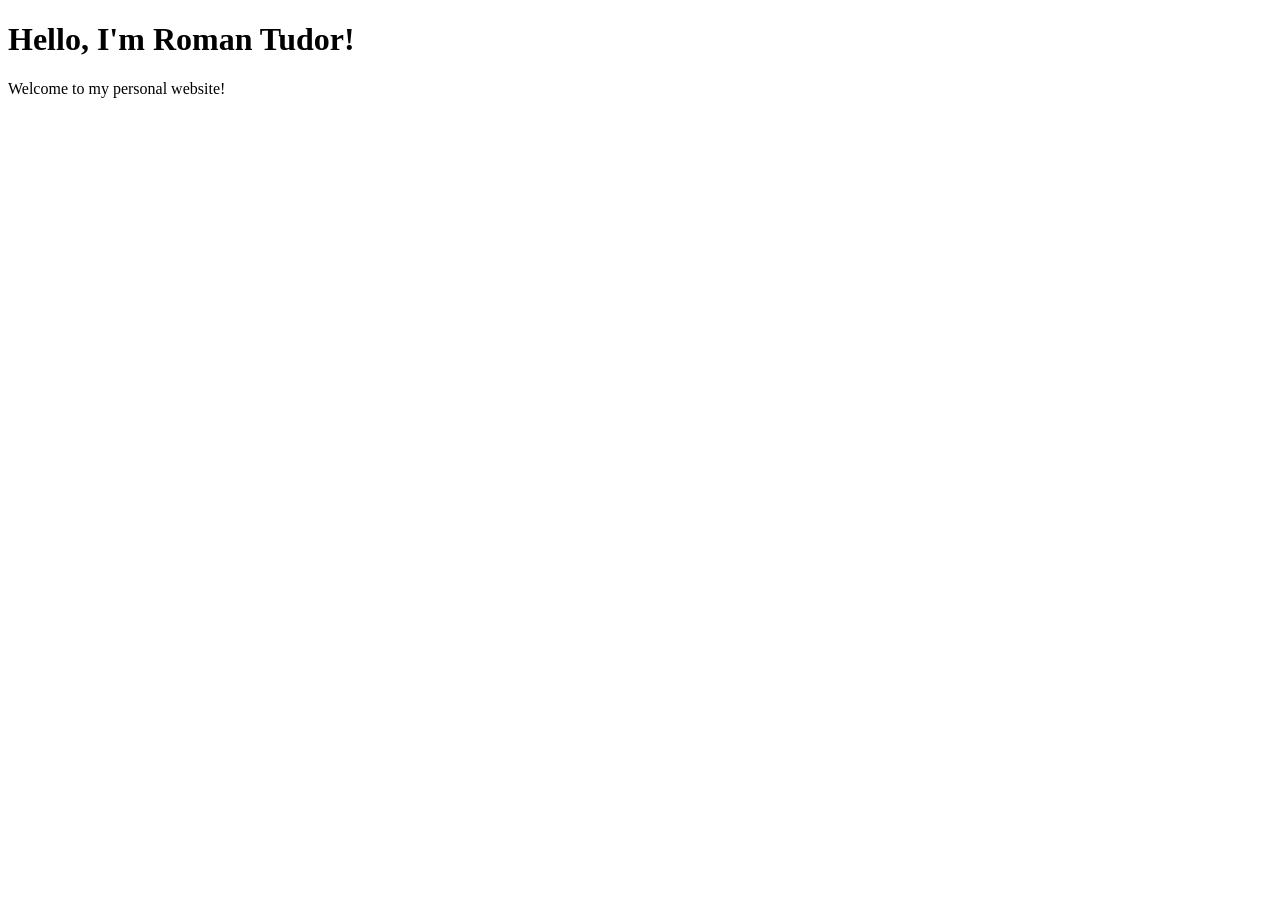
==== index.html @ 17322dee "Initialized project Added the initial project files, including the main HTML page, the README file, " ====
<!DOCTYPE html>


<html lang = "en">

    <head>
        
        <meta charset = "UTF-8">
        <meta name = "viewport" content = "width=device-width, initial-scale=1.0">
        <title>Roman Tudor</title>

    </head>

    <body>
        
        <h1>Hello, I'm Roman Tudor!</h1>
        <p>Welcome to my personal website!</p>

    </body>

</html>
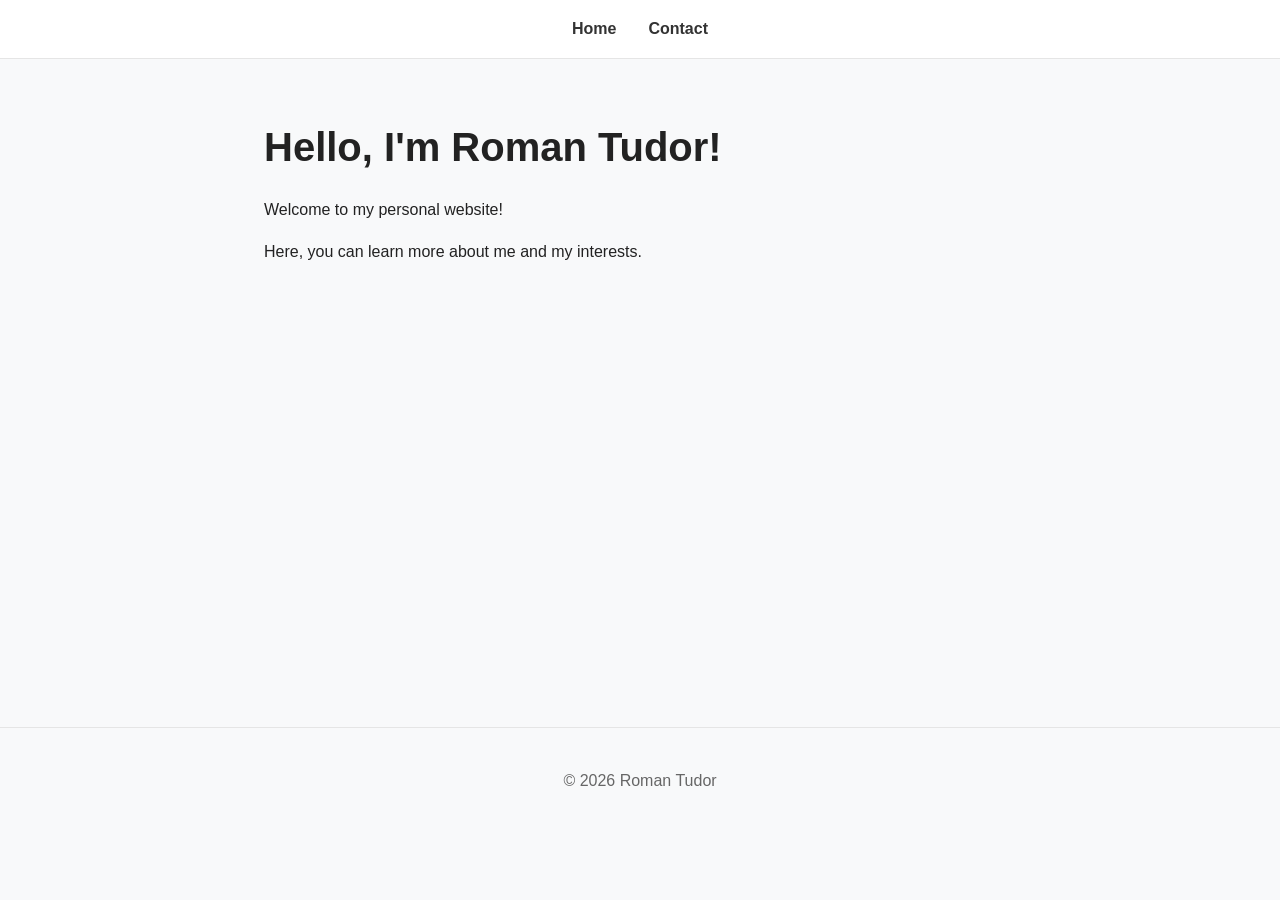
==== commit 7a7a86e9: "Added Contact Section I added a Contact section and improved the general design." ====
--- a/index.html
+++ b/index.html
@@ -9,12 +9,31 @@
         <meta name = "viewport" content = "width=device-width, initial-scale=1.0">
         <title>Roman Tudor</title>
 
+        <link rel = "icon" type = "image/png" href = "./favicon.png">
+        <link rel = "stylesheet" href = "./style.css">
+
     </head>
 
     <body>
         
-        <h1>Hello, I'm Roman Tudor!</h1>
-        <p>Welcome to my personal website!</p>
+        <header>
+
+            <nav>
+                <a href = "./index.html">Home</a>
+                <a href = "./contact.html">Contact</a>
+            </nav>
+        
+        </header>
+
+        <main>
+            <h1>Hello, I'm Roman Tudor!</h1>
+            <p>Welcome to my personal website!</p>
+            <p>Here, you can learn more about me and my interests.</p>
+        </main>
+
+        <footer>
+            <p>&copy; 2026 Roman Tudor</p>
+        </footer>
 
     </body>
 
--- a/style.css
+++ b/style.css
@@ -0,0 +1,74 @@
+
+/* Basic reset */
+*
+{
+    box-sizing: border-box;
+}
+
+
+body
+{
+    margin: 0;
+    font-family: Arial, sans-serif;
+    line-height: 1.6;
+    color: #222;
+    background-color: #f8f9fa;
+}
+
+
+/* Navigation */
+header
+{
+    background-color: #ffffff;
+    border-bottom: 1px solid #e5e5e5;
+    padding: 1rem 2rem;
+}
+
+
+nav
+{
+    display: flex;
+    justify-content: center;
+    gap: 2rem;
+}
+
+
+nav a
+{
+    color: #333;
+    text-decoration: none;
+    font-weight: 600;
+}
+
+
+nav a:hover
+{
+    color: #0066cc;
+}
+
+
+/* Main content */
+main
+{
+    max-width: 800px;
+    margin: 4rem auto;
+    padding: 0 1.5rem;
+    min-height: 60vh;
+}
+
+
+h1
+{
+    font-size: 2.5rem;
+    line-height: 1.2;
+}
+
+
+/* Footer */
+footer
+{
+    text-align: center;
+    padding: 1.5rem;
+    color: #666;
+    border-top: 1px solid #e5e5e5;
+}
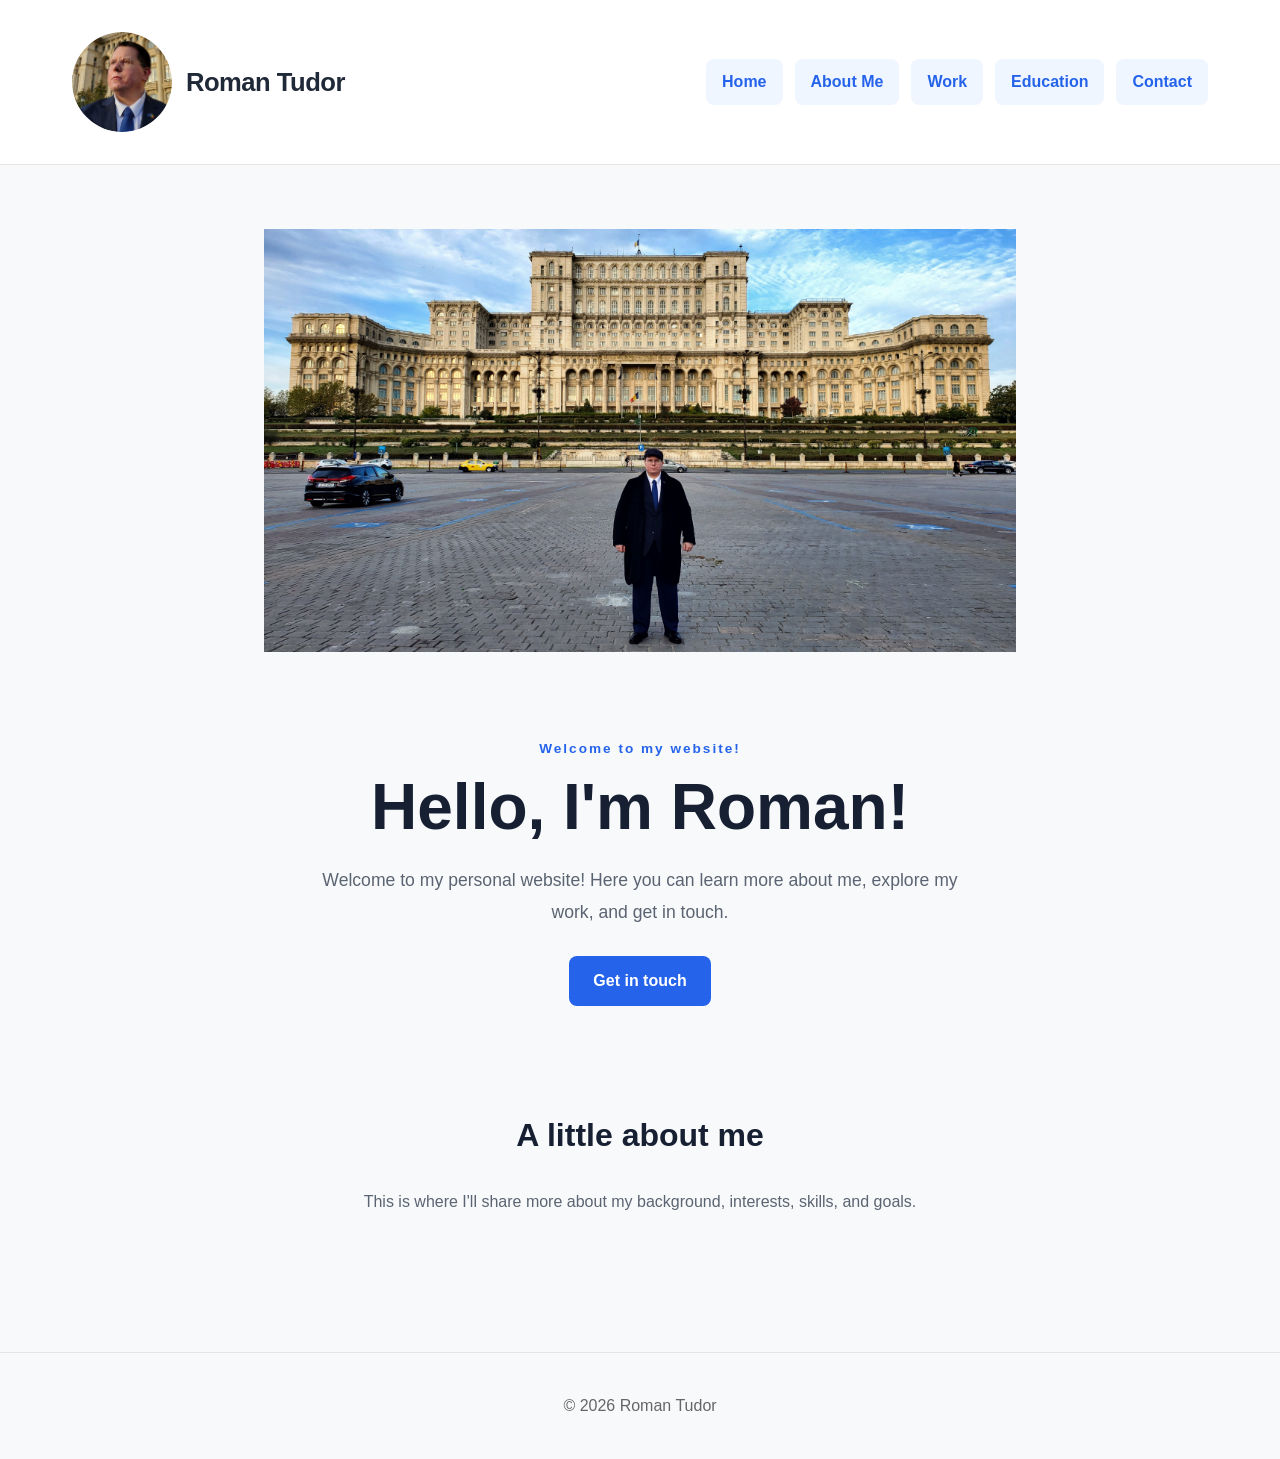
==== commit 12f75fad: "Added Structure I added some structure to the website and a basic design." ====
--- a/index.html
+++ b/index.html
@@ -1,3 +1,8 @@
+<!--
+    Home Page
+    The main page of the website.
+-->
+
 <!DOCTYPE html>
 
 
@@ -5,34 +10,111 @@
 
     <head>
         
+        <!-- Charset -->
         <meta charset = "UTF-8">
+        
+        <!-- Viewport -->
         <meta name = "viewport" content = "width=device-width, initial-scale=1.0">
+
+        <!-- Page Title -->
         <title>Roman Tudor</title>
 
-        <link rel = "icon" type = "image/png" href = "./favicon.png">
-        <link rel = "stylesheet" href = "./style.css">
+        <!-- Favicon -->
+        <link rel = "icon" type = "image/png" href = "./images/favicon.png">
+        
+        <!-- Stylesheet -->
+        <link rel = "stylesheet" href = "./styles/style.css">
 
     </head>
 
     <body>
         
+        <!-- Header -->
         <header>
 
-            <nav>
-                <a href = "./index.html">Home</a>
-                <a href = "./contact.html">Contact</a>
+            <nav class = "navbar" aria-label = "Main navigation">
+
+                <a class = "brand" href = "./index.html">
+
+                    <!-- Profile Picture -->
+                    <img
+                        class = "profile-picture"
+                        src = "./images/profile_picture.png"
+                        alt = "Portrait of Roman Tudor"
+                    >
+
+                    <!-- Name -->
+                    <span class = "brand-name">Roman Tudor</span>
+                
+                </a>
+
+                <!-- Navigation Links -->
+                <div class = "nav-links">
+
+                    <a href = "./index.html" aria-current = "page">Home</a>
+                    <a href = "./pages/aboutme.html" aria-current = "page">About Me</a>
+                    <a href = "./pages/work.html" aria-current = "page">Work</a>
+                    <a href = "./pages/education.html" aria-current = "page">Education</a>
+                    <a href = "./pages/contact.html" aria-current = "page">Contact</a>
+                    
+                </div>
+
             </nav>
         
         </header>
 
+        <!-- Main Content -->
         <main>
-            <h1>Hello, I'm Roman Tudor!</h1>
-            <p>Welcome to my personal website!</p>
-            <p>Here, you can learn more about me and my interests.</p>
+
+            <!-- Hero Banner -->
+            <section class = "hero-banner" aria-label = "Homepage banner">
+
+                <img
+                    src = "./images/banner.jpg"
+                    alt = "A panoramic view representing my personal interests"
+                >
+
+            </section>
+
+            <!-- Introduction -->
+            <section class = "intro">
+
+                <p class = "eyebrow">Welcome to my website!</p>
+
+                <h1>Hello, I'm Roman!</h1>
+
+                <p class = "intro-text">
+                    Welcome to my personal website!
+                    Here you can learn more about me,
+                    explore my work, and get in touch.
+                </p>
+
+                <a class = "primary-button" href = "./pages/contact.html">
+                    Get in touch
+                </a>
+
+            </section>
+
+            <!-- About -->
+            <section class = "about">
+
+                <h2>A little about me</h2>
+                
+                <p>
+                    This is where I'll share more about my background,
+                    interests, skills, and goals.
+                </p>
+            
+            </section>
+
         </main>
 
+        <!-- Footer -->
         <footer>
+
+            <!-- Copyright -->
             <p>&copy; 2026 Roman Tudor</p>
+        
         </footer>
 
     </body>
--- a/styles/style.css
+++ b/styles/style.css
@@ -0,0 +1,302 @@
+
+/* Basic reset */
+*
+{
+    box-sizing: border-box;
+}
+
+
+/* Body */
+body
+{
+    margin: 0;
+    font-family: Arial, sans-serif;
+    line-height: 1.6;
+    color: #222;
+    background-color: #f8f9fa;
+}
+
+
+/* Header */
+header
+{
+    background-color: #ffffff;
+    border-bottom: 1px solid #e5e5e5;
+    padding: 1rem 2rem;
+}
+
+
+nav
+{
+    display: flex;
+    justify-content: center;
+    gap: 2rem;
+}
+
+
+nav a
+{
+    color: #333;
+    text-decoration: none;
+    font-weight: 600;
+}
+
+
+nav a:hover
+{
+    color: #0066cc;
+}
+
+
+/* Navigation bar */
+.site-header
+{
+    background-color: #ffffff;
+    border-bottom: 1px solid #e5e7eb;
+}
+
+
+.navbar
+{
+    max-width: 1200px;
+    min-height: 90px;
+    margin: 0 auto;
+    padding: 16px 32px;
+
+    display: flex;
+    align-items: center;
+    justify-content: space-between;
+    gap: 24px;
+}
+
+
+/* Profile photo and name */
+.brand
+{
+    display: flex;
+    align-items: center;
+    gap: 14px;
+
+    color: #1f2937;
+    text-decoration: none;
+    flex-shrink: 0;
+}
+
+
+.profile-picture
+{
+    width: 100px;
+    height: 100px;
+    border-radius: 50%;
+    object-fit: cover;
+}
+
+
+.brand-name
+{
+    font-size: 1.6rem;
+    font-weight: 700;
+    letter-spacing: -0.5px;
+}
+
+
+/* Navigation links */
+.nav-links
+{
+    display: flex;
+    align-items: center;
+    gap: 12px;
+}
+
+
+.nav-links a
+{
+    padding: 10px 16px;
+    border-radius: 8px;
+
+    color: #374151;
+    text-decoration: none;
+    font-size: 1rem;
+    font-weight: 500;
+
+    transition: background-color 0.2s, color 0.2s;
+}
+
+
+.nav-links a:hover
+{
+    background-color: #f3f4f6;
+    color: #2563eb;
+}
+
+
+.nav-links a[aria-current = "page"]
+{
+    background-color: #eff6ff;
+    color: #2563eb;
+    font-weight: 600;
+}
+
+
+/* Smaller screens */
+@media (max-width: 600px)
+{
+    .navbar
+    {
+        padding: 14px 16px;
+        gap: 12px;
+    }
+
+    .profile-picture
+    {
+        width: 42px;
+        height: 42px;
+    }
+
+    .brand
+    {
+        gap: 9px;
+    }
+
+    .brand-name
+    {
+        font-size: 1.15rem;
+    }
+
+    .nav-links
+    {
+        gap: 2px;
+    }
+
+    .nav-links a
+    {
+        padding: 8px;
+        font-size: 0.9rem;
+    }
+}
+
+
+/* Main content */
+main
+{
+    max-width: 800px;
+    margin: 4rem auto;
+    padding: 0 1.5rem;
+    min-height: 60vh;
+}
+
+
+h1
+{
+    font-size: 2.5rem;
+    line-height: 1.2;
+}
+
+
+/* Wide homepage banner */
+.hero-banner
+{
+    width: 100%;
+}
+
+
+.hero-banner img
+{
+    display: block;
+    width: 100%;
+    height: auto;
+}
+
+
+/* Homepage introduction */
+.intro
+{
+    max-width: 900px;
+    margin: 0 auto;
+    padding: 72px 24px 56px;
+    text-align: center;
+}
+
+
+.eyebrow
+{
+    margin-bottom: 12px;
+    color: #2563eb;
+    font-size: 0.85rem;
+    font-weight: 700;
+    letter-spacing: 2px;
+}
+
+
+.intro h1
+{
+    margin: 0 0 20px;
+    color: #172033;
+    font-size: clamp(2.3rem, 5vw, 4rem);
+    line-height: 1.15;
+}
+
+
+.intro-text
+{
+    max-width: 650px;
+    margin: 0 auto 28px;
+    color: #5b6472;
+    font-size: 1.1rem;
+    line-height: 1.8;
+}
+
+
+.primary-button
+{
+    display: inline-block;
+    padding: 12px 24px;
+    border-radius: 8px;
+    background-color: #2563eb;
+    color: white;
+    font-weight: 600;
+    text-decoration: none;
+    transition: background-color 0.2s;
+}
+
+
+.primary-button:hover
+{
+    background-color: #1d4ed8;
+}
+
+
+/* About section below the introduction */
+.about
+{
+    padding: 48px 24px 72px;
+    background-color: #f8f9fa;
+    text-align: center;
+}
+
+
+.about h2
+{
+    margin-top: 0;
+    color: #172033;
+    font-size: 2rem;
+}
+
+
+.about p
+{
+    max-width: 650px;
+    margin: 0 auto;
+    color: #5b6472;
+    line-height: 1.8;
+}
+
+
+/* Footer */
+footer
+{
+    text-align: center;
+    padding: 1.5rem;
+    color: #666;
+    border-top: 1px solid #e5e5e5;
+}
